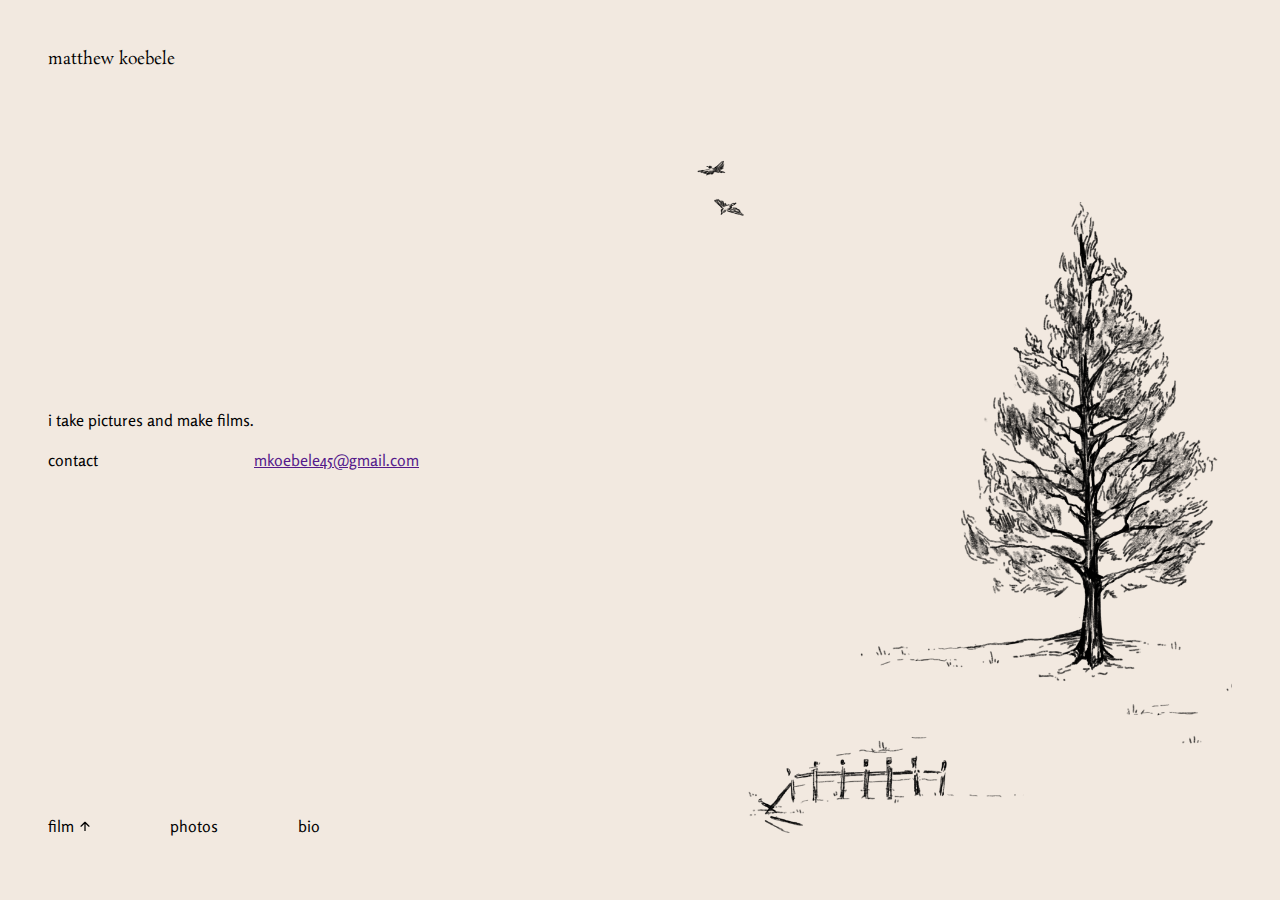
==== index.html @ a49f3488 "added images and credits to new version aug 22" ====
<!DOCTYPE html>
<html lang="en">
<head>
    <!-- Canonical link to help search engines -->
    <link rel="canonical" href="/" />

    <!-- Basic meta elements -->
    <meta http-equiv="X-UA-Compatible" content="IE=edge" />
    <meta http-equiv="content-type" content="text/html; charset=utf-8" />
    <meta name=robots content="index,follow">
    <meta name="description" content="SHORT_DESCRIPTION">
    <meta name="author" content="Matthew Koebele">
    <meta name='url' content='https://www.matthewkoebele.com/' />
    <!-- Enable responsiveness on mobile devices -->
    <meta name="viewport" content="width=device-width, initial-scale=1.0, maximum-scale=1" />
    <!-- Open Graph metadata -->
    <meta property="og:title" content="TITLE" />
    <meta property="og:type" content="article" />
    <meta property="og:url" content="url" />
    <meta property="og:image" content="IMAGE_TO_USE" />
    <meta property="og:description" content="DESCRIPTION">
    <meta property="og:site_name" content="SITE_NAME" />
    <title>
        
       matthew koebele
        
    </title>
    <link rel="icon" type="image/x-icon" href="icon.png">
    <link rel="stylesheet" href="style.css">
</head>
<body>
    <main>
        <header>
            <section class="header-wrapper">
                <span><a href="index">matthew koebele</a></span>
                <img id="hamburger" src="hamburger.svg">
            </section>
            <nav class="mobile-nav">
                <ul class="mnav-wrapper">
                    <span id="mfilm-dd">film <img src="arrow-expand.svg"></span>
                    <div class="mfilm-wrapper">
                        <a href="robster" class="f-links">Robster</a>
                        <a href="adayalone" class="f-links">a Day Alone</a>
                        <a href="halandjulie" class="f-links">Hal and Julie</a>
                        <a href="dadcomestodinner" class="f-links">Dad Comes to Dinner</a>
                    </div>
                    <a>photos</a>
                    <a>bio</a>
                </ul>
            </nav>
        </header>
        <section class="index-content">
            <div class="index-wrapper">
                <p>
                    i take pictures and make films.<br>
                    <br>
                    contact<br>
                    <a href="">mkoebele45@gmail.com</a><br>
                </p>
                <nav class="desktop-nav">
                    <ul class="dnav-wrapper">
                        <span id="dfilm-dd">film <img src="arrow-expand.svg"></span>
                        <div class="dfilm-wrapper">
                            <a href="robster" class="f-links">Robster</a>
                            <a href="adayalone" class="f-links">a Day Alone</a>
                            <a href="halandjulie" class="f-links">Hal and Julie</a>
                            <a href="dadcomestodinner" class="f-links">Dad Comes to Dinner</a>
                        </div>
                        <a>photos</a>
                        <a>bio</a>
                    </ul>
                </nav>
            </div>
            <div class="tree-wrapper">
                <img id="tree" src="tree.png">
            </div>
        </section>
    </main>
    <script src="hamburger.js"></script>
    <script src="expand.js"></script>
</body>
</html>
---- style.css ----
@import url('https://fonts.googleapis.com/css2?family=Rosario:ital,wght@0,300;0,400;0,500;0,600;0,700;1,300;1,400;1,500;1,600;1,700&family=Rosarivo:ital@0;1&display=swap');
body {
    font-family: 'Rosario';
    margin: 0;
    background-color: rgba(242, 233, 224);
}
main {
    display: grid;
    margin: 1.5em;
    height: calc(100vh - 3em);
    grid-template-rows: 10% 90%;
}
.header-wrapper {
    display: flex;
    justify-content: space-between;
    height: 1.5em;
}
.header-wrapper span a {
    font-family: 'Rosarivo';
    color: black;
    text-decoration: none;
}
.desktop-nav {display: none;}
.mobile-nav {
    display: block;
    height: 0;
    overflow: hidden;
    transition: height .3s ease;
    position: absolute;
    margin-top: 3vh;
}
.mnav-wrapper {
    display: flex;
    padding: 0;
    flex-direction: column;
}
.mnav-wrapper a, .mnav-wrapper span {
    margin: 17px 0;
}
#mfilm-dd {
    display: flex;
    align-items: center;
}
#mfilm-dd img {
    width: 10px;
    margin-left: 6px;
    transform: rotate(180deg);
    transition: transform .3s;
}
.mfilm-wrapper {
    display: flex;
    margin: 0 0 2em 5px;
    height: 220px;
    transition: height .3s ease;
    overflow: hidden;
    flex-direction: column;
}
.f-links {
    color: black;
    font-style: italic;
    text-decoration: none;
    margin: 15px 0;
}
.index-content {
    display: grid;
    grid-template-rows: 30% 65%;
}
.indexfilm-wrapper {overflow-x: hidden;}
.gallery-wrapper {
    max-width: 770px;
    overflow-x: hidden;
}
.gallery {
    display: flex;
    transition: transform .3s ease;
}
.gallery img {
    max-width: 100%;
}
#gallery-counter {
    margin-top: .5em;
    display: flex;
    flex-direction: row;
    justify-content: right;
}
.tree-wrapper {
    display: flex;
    flex-direction: column;
    width: 100%;
    justify-content: flex-end;
}
.tree-wrapper img {
    max-width: 300px;
    height: auto;
}
.tree-wrapper span, .tree-wrapper span a {
    color: black;
    font-size: .9em;
    font-style: italic;
}
@media screen and (min-width: 750px) {
    main {
        margin: 3em;
        grid-template-rows: 4% 96%;
        height: calc(100vh - 6em);
    }
    #hamburger {
        display: none;
    }
    #dfilm-dd {
        display: flex;
        align-items: center;
    }
    #dfilm-dd img {
        width: 10px;
        margin-left: 6px;
        transform: rotate(180deg);
        transition: transform .3s;
    }
    .index-content {
        max-width: 1300px;
        grid-template-rows: none;
        grid-template-columns: 35% 65%;
    }
    .index-wrapper {
        display: grid;
    }
    .index-wrapper p {
        display: flex;
        align-items: flex-end;
    }
    .desktop-nav {
        display: flex;
        width: 100%;
        align-items: flex-end;
    }
    .dnav-wrapper {
        background-color: rgba(242, 233, 224);
        display: flex;
        padding: 0;
        align-items: flex-end;
    }
    .dnav-wrapper a, .dnav-wrapper span {
        margin: 0 5em 0 0;
    }
    #dfilm-dd {cursor: pointer;}
    .dfilm-wrapper {
        display: flex;
        position: absolute;
        margin: 0 0 2em 0;
        height: 0;
        width: 200px;
        transition: height .3s ease;
        overflow: hidden;
        flex-direction: column;
    }
    .dfilm-wrapper .f-links {
        margin: 1em 0;
    }
    .tree-wrapper {
        justify-content: flex-end;
        align-items: flex-end;
    }
    .tree-wrapper img {
        max-width: none;
        max-height: 80vh;
    }
    .text-wrapper {
        display: flex;
        max-width: 775px;
        flex-direction: row;
    }
}
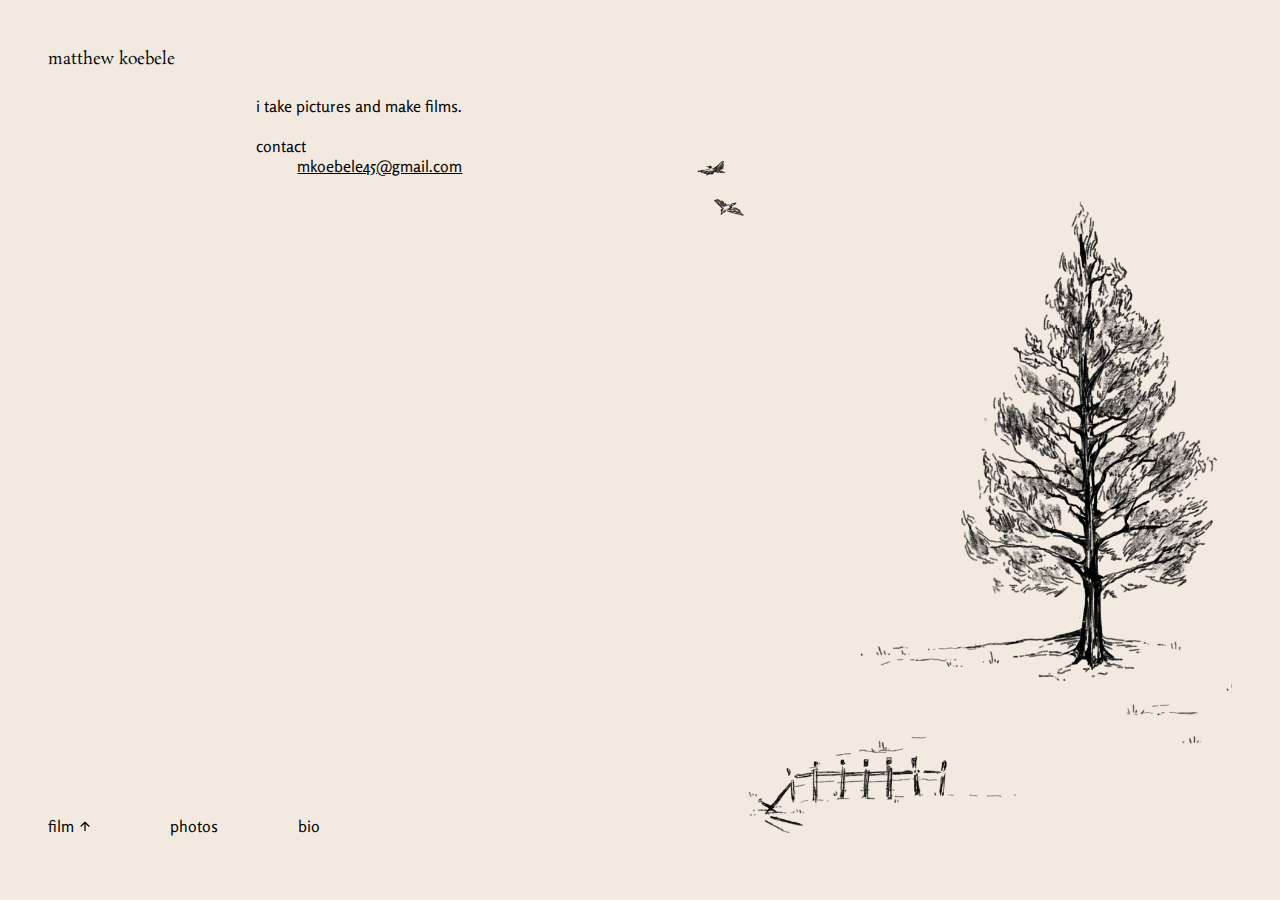
==== commit 0a41ba36: "updated mail link aug 22" ====
--- a/index.html
+++ b/index.html
@@ -55,7 +55,7 @@
                     i take pictures and make films.<br>
                     <br>
                     contact<br>
-                    <a href="">mkoebele45@gmail.com</a><br>
+                    <a href="mailto:mkoebele45@gmail.com">mkoebele45@gmail.com</a><br>
                 </p>
                 <nav class="desktop-nav">
                     <ul class="dnav-wrapper">
--- a/style.css
+++ b/style.css
@@ -65,6 +65,9 @@
     display: grid;
     grid-template-rows: 30% 65%;
 }
+.index-wrapper p a {
+    color: black;
+}
 .indexfilm-wrapper {overflow-x: hidden;}
 .gallery-wrapper {
     max-width: 770px;
@@ -127,6 +130,7 @@
     }
     .index-wrapper p {
         display: flex;
+        flex-direction: column;
         align-items: flex-end;
     }
     .desktop-nav {
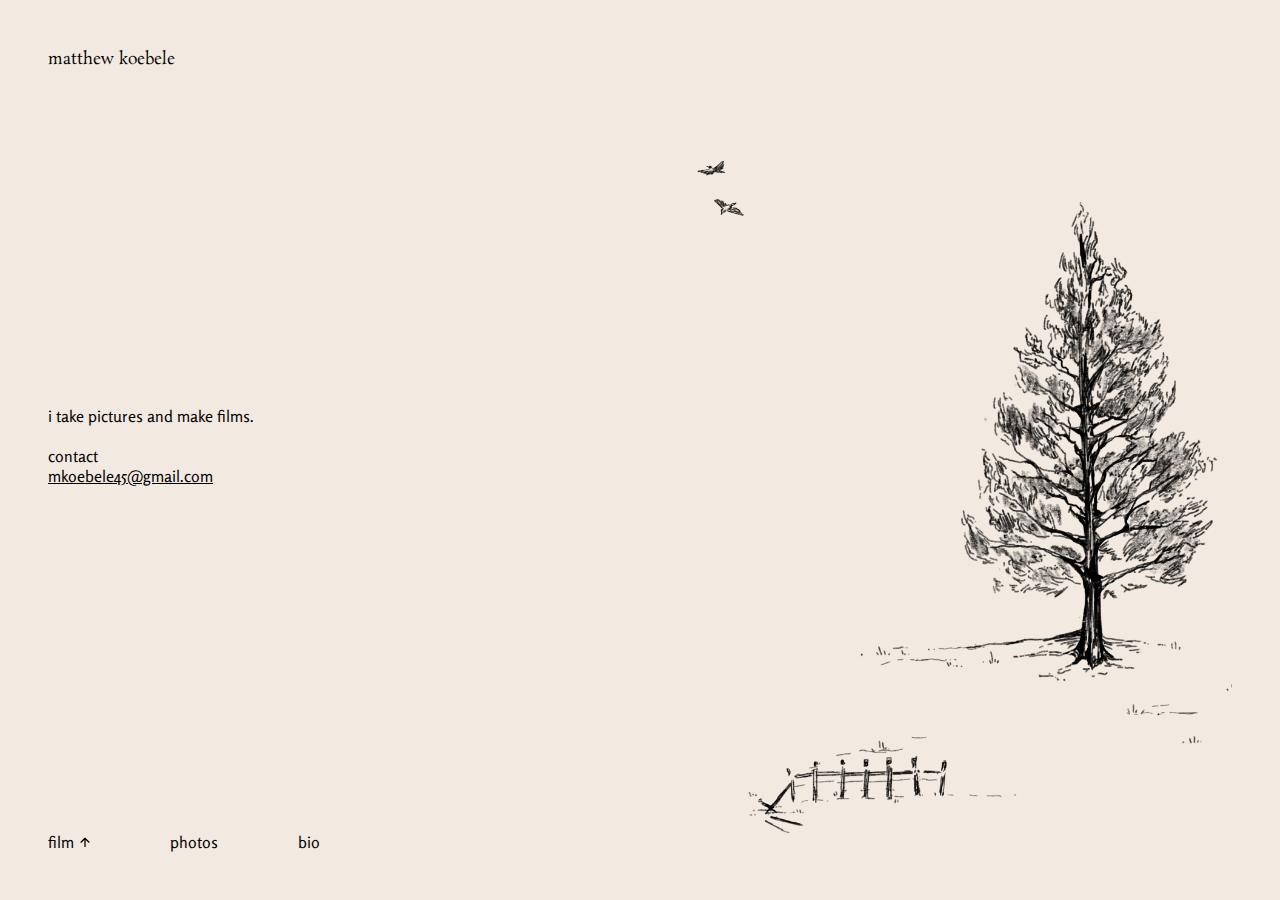
==== commit ff4b117f: "updated metadata and bio page  aug 22" ====
--- a/index.html
+++ b/index.html
@@ -8,18 +8,15 @@
     <meta http-equiv="X-UA-Compatible" content="IE=edge" />
     <meta http-equiv="content-type" content="text/html; charset=utf-8" />
     <meta name=robots content="index,follow">
-    <meta name="description" content="SHORT_DESCRIPTION">
+    <meta name="description" content="New York based writer, photographer, and filmmaker. Director of Hal & Julie, Robster, a Day Alone, and Dad Comes to Dinner.">
     <meta name="author" content="Matthew Koebele">
     <meta name='url' content='https://www.matthewkoebele.com/' />
     <!-- Enable responsiveness on mobile devices -->
     <meta name="viewport" content="width=device-width, initial-scale=1.0, maximum-scale=1" />
     <!-- Open Graph metadata -->
-    <meta property="og:title" content="TITLE" />
-    <meta property="og:type" content="article" />
-    <meta property="og:url" content="url" />
-    <meta property="og:image" content="IMAGE_TO_USE" />
-    <meta property="og:description" content="DESCRIPTION">
-    <meta property="og:site_name" content="SITE_NAME" />
+    <meta property="og:title" content="Matthew Koebele" />
+    <meta property="og:type" content="portfolio" />
+    <meta property="og:url" content="https://www.matthewkoebele.com/" />
     <title>
         
        matthew koebele
--- a/style.css
+++ b/style.css
@@ -131,8 +131,9 @@
     .index-wrapper p {
         display: flex;
         flex-direction: column;
-        align-items: flex-end;
+        justify-content: flex-end;
     }
+    
     .desktop-nav {
         display: flex;
         width: 100%;
@@ -142,6 +143,7 @@
         background-color: rgba(242, 233, 224);
         display: flex;
         padding: 0;
+        margin: 0;
         align-items: flex-end;
     }
     .dnav-wrapper a, .dnav-wrapper span {
@@ -170,7 +172,8 @@
         max-height: 80vh;
     }
     .text-wrapper {
-        display: flex;
+        display: grid;
+        grid-template-columns: 1fr 1fr;
         max-width: 775px;
         flex-direction: row;
     }
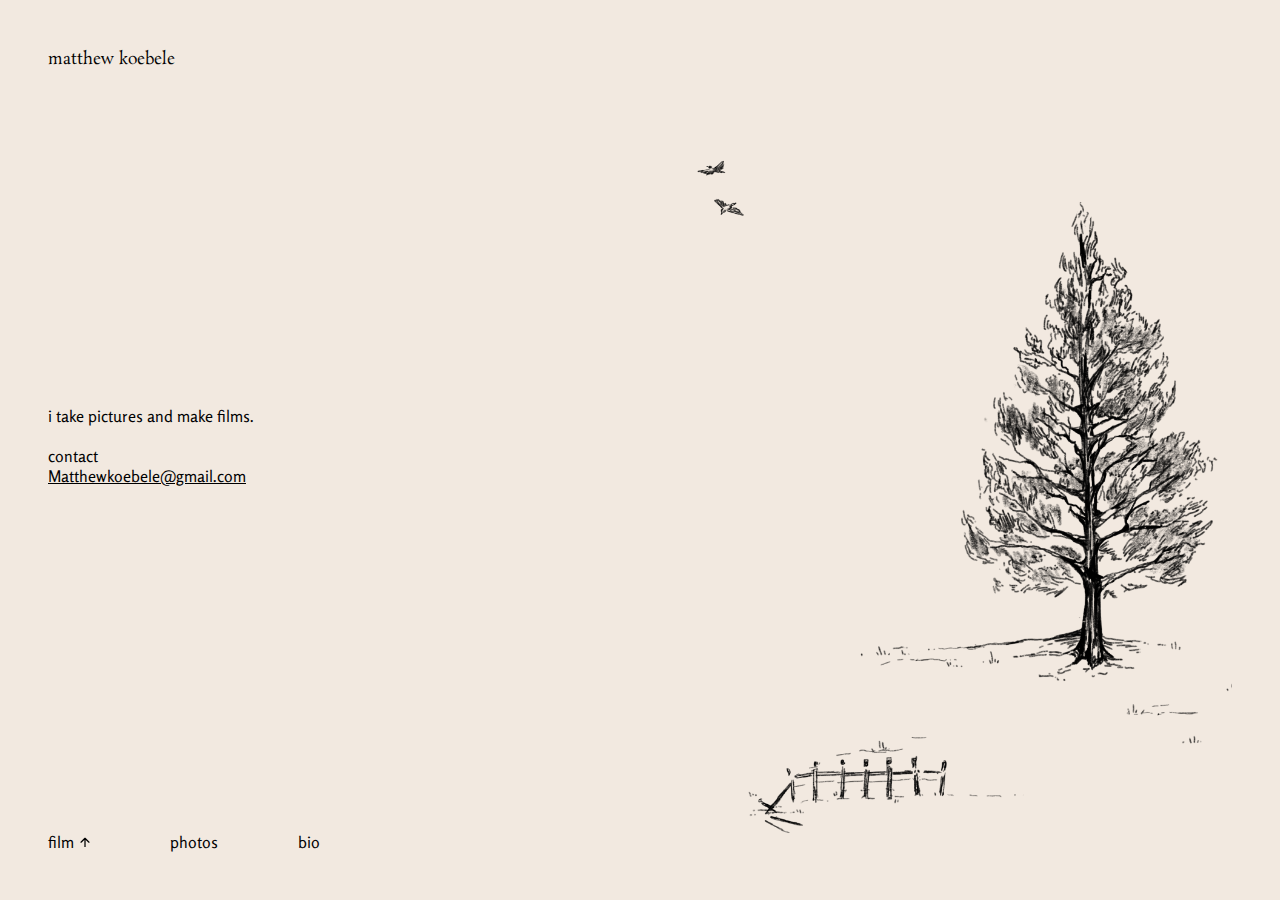
==== commit 532dc0a8: "fixing mobile pt 1 aug 24" ====
--- a/index.html
+++ b/index.html
@@ -42,7 +42,7 @@
                         <a href="dadcomestodinner" class="f-links">Dad Comes to Dinner</a>
                     </div>
                     <a>photos</a>
-                    <a>bio</a>
+                    <a href="bio">bio</a>
                 </ul>
             </nav>
         </header>
@@ -52,7 +52,7 @@
                     i take pictures and make films.<br>
                     <br>
                     contact<br>
-                    <a href="mailto:mkoebele45@gmail.com">mkoebele45@gmail.com</a><br>
+                    <a href="mailto:Matthewkoebele@gmail.com">Matthewkoebele@gmail.com</a><br>
                 </p>
                 <nav class="desktop-nav">
                     <ul class="dnav-wrapper">
@@ -64,7 +64,7 @@
                             <a href="dadcomestodinner" class="f-links">Dad Comes to Dinner</a>
                         </div>
                         <a>photos</a>
-                        <a>bio</a>
+                        <a href="bio">bio</a>
                     </ul>
                 </nav>
             </div>
--- a/style.css
+++ b/style.css
@@ -35,6 +35,8 @@
     flex-direction: column;
 }
 .mnav-wrapper a, .mnav-wrapper span {
+    color: black;
+    text-decoration: none;
     margin: 17px 0;
 }
 #mfilm-dd {
@@ -68,7 +70,6 @@
 .index-wrapper p a {
     color: black;
 }
-.indexfilm-wrapper {overflow-x: hidden;}
 .gallery-wrapper {
     max-width: 770px;
     overflow-x: hidden;
@@ -80,6 +81,12 @@
 .gallery img {
     max-width: 100%;
 }
+#filmlink {
+    text-decoration: none;
+    font-size: .8em;
+    color: black;
+    margin-left: .3em;
+}
 #gallery-counter {
     margin-top: .5em;
     display: flex;
@@ -90,7 +97,7 @@
     display: flex;
     flex-direction: column;
     width: 100%;
-    justify-content: flex-end;
+    justify-content: flex-start;
 }
 .tree-wrapper img {
     max-width: 300px;
@@ -133,7 +140,9 @@
         flex-direction: column;
         justify-content: flex-end;
     }
-    
+    .tpt1 span {
+        font-family: 'Rosarivo'
+    }
     .desktop-nav {
         display: flex;
         width: 100%;
@@ -147,6 +156,8 @@
         align-items: flex-end;
     }
     .dnav-wrapper a, .dnav-wrapper span {
+        color: black;
+        text-decoration: none;
         margin: 0 5em 0 0;
     }
     #dfilm-dd {cursor: pointer;}
@@ -172,6 +183,7 @@
         max-height: 80vh;
     }
     .text-wrapper {
+        margin-bottom: 0;
         display: grid;
         grid-template-columns: 1fr 1fr;
         max-width: 775px;
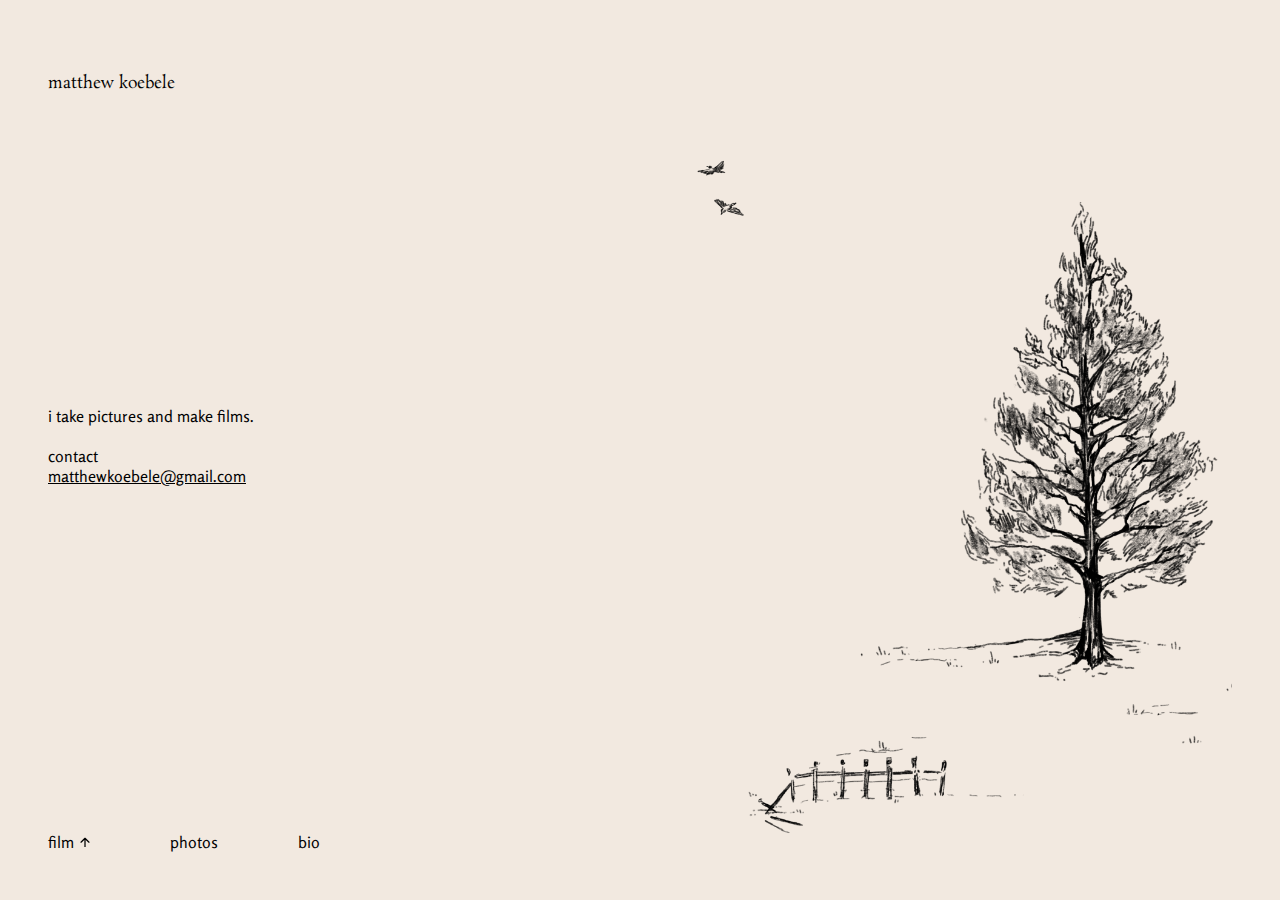
==== commit 1307f1c8: "fixing mobile part 2, added sticky header, aug 24" ====
--- a/index.html
+++ b/index.html
@@ -52,7 +52,7 @@
                     i take pictures and make films.<br>
                     <br>
                     contact<br>
-                    <a href="mailto:Matthewkoebele@gmail.com">Matthewkoebele@gmail.com</a><br>
+                    <a href="mailto:matthewkoebele@gmail.com">matthewkoebele@gmail.com</a><br>
                 </p>
                 <nav class="desktop-nav">
                     <ul class="dnav-wrapper">
--- a/style.css
+++ b/style.css
@@ -6,14 +6,22 @@
 }
 main {
     display: grid;
-    margin: 1.5em;
+    margin: 0 1.5em 1.5em 1.5em;
     height: calc(100vh - 3em);
     grid-template-rows: 10% 90%;
 }
+header {
+    position: sticky;
+    top: 0;
+    z-index: 5;
+    padding: 1.5em 0 .5em 0;
+    background-color: rgba(242, 233, 224);
+    height: 1.5em;
+}
 .header-wrapper {
     display: flex;
     justify-content: space-between;
-    height: 1.5em;
+    height: 100%;
 }
 .header-wrapper span a {
     font-family: 'Rosarivo';
@@ -98,6 +106,7 @@
     flex-direction: column;
     width: 100%;
     justify-content: flex-start;
+    align-items: flex-end;
 }
 .tree-wrapper img {
     max-width: 300px;
